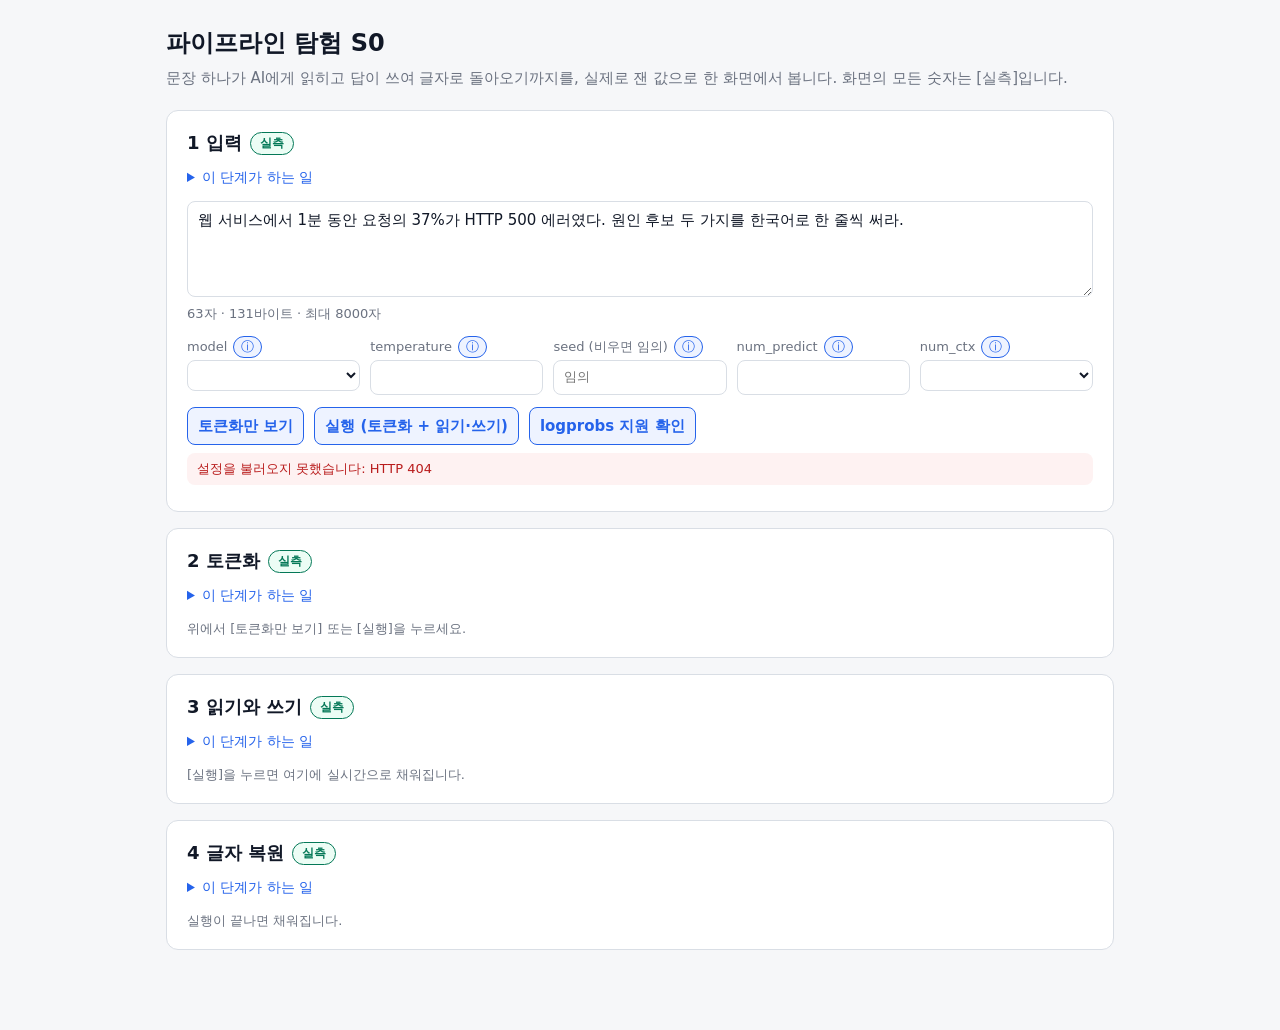
==== explorer/static/index.html @ dece89d2 "feat(explorer): 파이프라인 탐험 사이트 S0 (문장 → 토큰화 → 읽기·쓰기 → 복원) - explorer 서비스 추가(profile explorer, tailnet " ====
<!doctype html>
<html lang="ko">
<head>
<meta charset="utf-8">
<meta name="viewport" content="width=device-width, initial-scale=1">
<meta name="color-scheme" content="light dark">
<title>파이프라인 탐험 S0</title>
<style>
/* 색은 모두 CSS 변수. 밝은 화면이 기본이고, OS가 어두운 화면이면 아래 media 블록이 값을 바꾼다. */
:root {
  --bg: #f6f7f9; --panel: #ffffff; --border: #d9dee5; --ink: #111827; --body: #374151; --muted: #6b7280;
  --accent: #2563eb; --accent-bg: #eef3ff; --ok: #047857; --ok-bg: #ecfdf5; --warn: #b45309; --warn-bg: #fff7ed;
  --bad: #b91c1c; --bad-bg: #fef2f2; --code-bg: #f1f3f6;
  --seg-load: #7c3aed; --seg-read: #2563eb; --seg-write: #059669; --seg-other: #9ca3af;
  --c0: #dbeafe; --c1: #fde68a; --c2: #d1fae5; --c3: #fbcfe8; --c4: #e9d5ff; --c5: #fed7aa;
  --font: "Noto Sans CJK KR", "Noto Sans KR", "Malgun Gothic", "Apple SD Gothic Neo", system-ui, sans-serif;
  --mono: "DejaVu Sans Mono", "D2Coding", ui-monospace, Menlo, Consolas, monospace;
}
@media (prefers-color-scheme: dark) {
  :root {
    --bg: #0f1419; --panel: #181e26; --border: #2b3441; --ink: #f1f5f9; --body: #cbd5e1; --muted: #94a3b8;
    --accent: #60a5fa; --accent-bg: #172554; --ok: #34d399; --ok-bg: #052e22; --warn: #fbbf24; --warn-bg: #3a2a08;
    --bad: #f87171; --bad-bg: #3b1212; --code-bg: #0f151c;
    --seg-load: #a78bfa; --seg-read: #60a5fa; --seg-write: #34d399; --seg-other: #64748b;
    --c0: #1e3a8a; --c1: #78561a; --c2: #14532d; --c3: #831843; --c4: #581c87; --c5: #7c2d12;
  }
}
* { box-sizing: border-box; }
body { margin: 0; background: var(--bg); color: var(--body); font: 15px/1.6 var(--font); }
main { max-width: 980px; margin: 0 auto; padding: 24px 16px 64px; }
h1 { margin: 0 0 4px; font-size: 24px; color: var(--ink); }
.lead { margin: 0 0 20px; color: var(--muted); }
.card { background: var(--panel); border: 1px solid var(--border); border-radius: 12px; padding: 18px 20px; margin: 0 0 16px; }
.card h2 { margin: 0 0 8px; font-size: 18px; color: var(--ink); display: flex; align-items: center; gap: 8px; flex-wrap: wrap; }
.badge { font-size: 12px; font-weight: 700; border-radius: 999px; padding: 1px 9px; border: 1px solid var(--ok); color: var(--ok); background: var(--ok-bg); }
details.help { margin: 0 0 12px; color: var(--muted); font-size: 14px; }
details.help summary { cursor: pointer; color: var(--accent); }
details.help p { margin: 6px 0 0; white-space: pre-line; }   /* 도움말의 줄바꿈을 그대로 보여 준다 */
textarea, input, select, button { font: inherit; color: var(--ink); background: var(--panel); border: 1px solid var(--border); border-radius: 8px; padding: 6px 10px; }
textarea { width: 100%; min-height: 96px; resize: vertical; }
button { cursor: pointer; background: var(--accent-bg); border-color: var(--accent); color: var(--accent); font-weight: 600; }
button:disabled { opacity: .5; cursor: not-allowed; }
.opts { display: grid; grid-template-columns: repeat(auto-fit, minmax(150px, 1fr)); gap: 10px; margin: 12px 0; align-items: start; }
.opt { display: flex; flex-direction: column; font-size: 13px; color: var(--muted); gap: 2px; }
.opt.open { grid-column: 1 / -1; }            /* 도움말이 열린 칸은 한 줄 전체를 써서 글이 좁게 접히지 않게 한다 */
.opt input, .opt select { max-width: 240px; }
.optname { display: flex; align-items: center; gap: 6px; }
button.info { padding: 0 7px; border-radius: 999px; font-size: 13px; line-height: 1.5; font-weight: 400; }
button.info:focus-visible { outline: 2px solid var(--accent); outline-offset: 1px; }
.opt-help { white-space: pre-line; background: var(--code-bg); border-radius: 8px; padding: 8px 10px; color: var(--body); margin-top: 4px; }
.row { display: flex; gap: 10px; flex-wrap: wrap; align-items: center; }
.meta { font-size: 13px; color: var(--muted); }
.stats { display: flex; gap: 20px; flex-wrap: wrap; margin: 10px 0; }
.stat b { display: block; font-size: 20px; color: var(--ink); font-variant-numeric: tabular-nums; }
.stat span { font-size: 12px; color: var(--muted); }
#chips { line-height: 2.2; word-break: break-all; }
.chip { display: inline-block; font-family: var(--mono); font-size: 14px; color: var(--ink); padding: 1px 6px; margin: 0 2px 4px 0; border-radius: 6px; border: 1px solid transparent; white-space: pre; }
.chip.frag { border: 1.5px dashed var(--bad); background: var(--bad-bg) !important; }
.chip.special { border: 1.5px solid var(--accent); }
.chip:focus-visible { outline: 2px solid var(--accent); }
#tip { position: fixed; z-index: 10; display: none; max-width: 340px; background: var(--ink); color: var(--bg); border-radius: 8px; padding: 6px 10px; font: 12px/1.5 var(--mono); white-space: pre-wrap; pointer-events: none; }
.note { font-size: 13px; padding: 6px 10px; border-radius: 8px; margin: 8px 0; }
.note.warn { background: var(--warn-bg); color: var(--warn); }
.note.bad { background: var(--bad-bg); color: var(--bad); }
.note.ok { background: var(--ok-bg); color: var(--ok); }
.bar { display: flex; height: 26px; border-radius: 6px; overflow: hidden; border: 1px solid var(--border); background: var(--code-bg); }
.bar > div { min-width: 0; }
.legend { display: flex; gap: 16px; flex-wrap: wrap; font-size: 13px; margin: 6px 0 12px; font-variant-numeric: tabular-nums; }
.legend i { display: inline-block; width: 10px; height: 10px; border-radius: 2px; margin-right: 5px; }
#out { white-space: pre-wrap; background: var(--code-bg); border-radius: 8px; padding: 10px 12px; min-height: 48px; word-break: break-word; }
table { border-collapse: collapse; width: 100%; font-size: 14px; }
th, td { text-align: left; padding: 5px 8px; border-bottom: 1px solid var(--border); vertical-align: top; }
th { color: var(--muted); font-weight: 600; font-size: 13px; }
td.num { font-variant-numeric: tabular-nums; font-family: var(--mono); }
pre { background: var(--code-bg); border-radius: 8px; padding: 10px 12px; overflow: auto; font: 12px/1.5 var(--mono); max-height: 260px; margin: 6px 0; }
svg text { fill: var(--muted); font: 11px var(--mono); }
svg .bar-rect { fill: var(--seg-write); } svg .bar-first { fill: var(--seg-load); } svg .axis { stroke: var(--border); }
.tag { font-family: var(--mono); font-size: 12px; padding: 0 6px; border-radius: 4px; background: var(--code-bg); }
</style>
</head>
<body>
<main>
  <h1>파이프라인 탐험 S0</h1>
  <p class="lead">문장 하나가 AI에게 읽히고 답이 쓰여 글자로 돌아오기까지를, 실제로 잰 값으로 한 화면에서 봅니다. 화면의 모든 숫자는 [실측]입니다.</p>

  <!-- 1 입력 -->
  <section class="card" id="card1">
    <h2>1 입력 <span class="badge">실측</span></h2>
    <details class="help"><summary>이 단계가 하는 일</summary>
      <p data-help="card1"></p>
    </details>
    <textarea id="prompt" aria-label="프롬프트"></textarea>
    <div class="meta"><span id="liveCount">0자 · 0바이트</span> · 최대 <span id="promptMax">8000</span>자</div>
    <div class="opts">
      <div class="opt" data-opt="model">
        <div class="optname"><label for="model">model</label><button type="button" class="info" aria-expanded="false" aria-controls="help-model" aria-label="model 도움말 열기·닫기">ⓘ</button></div>
        <select id="model"></select>
        <div class="opt-help" id="help-model" hidden></div>
      </div>
      <div class="opt" data-opt="temperature">
        <div class="optname"><label for="temperature">temperature</label><button type="button" class="info" aria-expanded="false" aria-controls="help-temperature" aria-label="temperature 도움말 열기·닫기">ⓘ</button></div>
        <input id="temperature" type="number" step="0.1">
        <div class="opt-help" id="help-temperature" hidden></div>
      </div>
      <div class="opt" data-opt="seed">
        <div class="optname"><label for="seed">seed (비우면 임의)</label><button type="button" class="info" aria-expanded="false" aria-controls="help-seed" aria-label="seed 도움말 열기·닫기">ⓘ</button></div>
        <input id="seed" type="number" step="1" placeholder="임의">
        <div class="opt-help" id="help-seed" hidden></div>
      </div>
      <div class="opt" data-opt="num_predict">
        <div class="optname"><label for="num_predict">num_predict</label><button type="button" class="info" aria-expanded="false" aria-controls="help-num_predict" aria-label="num_predict 도움말 열기·닫기">ⓘ</button></div>
        <input id="num_predict" type="number" step="1">
        <div class="opt-help" id="help-num_predict" hidden></div>
      </div>
      <div class="opt" data-opt="num_ctx">
        <div class="optname"><label for="num_ctx">num_ctx</label><button type="button" class="info" aria-expanded="false" aria-controls="help-num_ctx" aria-label="num_ctx 도움말 열기·닫기">ⓘ</button></div>
        <select id="num_ctx"></select>
        <div class="opt-help" id="help-num_ctx" hidden></div>
      </div>
    </div>
    <div class="row">
      <button id="btnTok">토큰화만 보기</button>
      <button id="btnRun">실행 (토큰화 + 읽기·쓰기)</button>
      <button id="btnProbe">logprobs 지원 확인</button>
      <span class="meta" id="cfgNote"></span>
    </div>
    <div id="inputErr" class="note bad" hidden></div>
    <div id="probeBox" hidden>
      <div id="probeVerdict" class="note"></div>
      <details><summary class="meta">서버가 돌려준 원문(JSON)</summary><pre id="probeRaw"></pre></details>
    </div>
  </section>

  <!-- 2 토큰화 -->
  <section class="card" id="card2">
    <h2>2 토큰화 <span class="badge">실측</span></h2>
    <details class="help"><summary>이 단계가 하는 일</summary>
      <p data-help="card2"></p>
    </details>
    <div id="tokEmpty" class="meta">위에서 [토큰화만 보기] 또는 [실행]을 누르세요.</div>
    <div id="tokBody" hidden>
      <div class="stats">
        <div class="stat"><b id="sChars">-</b><span>글자 수</span></div>
        <div class="stat"><b id="sBytes">-</b><span>UTF-8 바이트 수</span></div>
        <div class="stat"><b id="sTokens">-</b><span>토큰 수</span></div>
        <div class="stat"><b id="sFrag">-</b><span>깨진 글자(바이트 조각) 토큰</span></div>
      </div>
      <div id="chips" aria-label="토큰 목록"></div>
      <div class="meta">칩에 마우스를 올리면 id와 바이트가 보입니다. 공백은 ·, 줄바꿈은 ↵, 탭은 →로 표시합니다. 점선 칩 = 단독으로는 올바른 UTF-8이 아닌 바이트 조각, 파란 테두리 = 특수 토큰.</div>
      <div id="tokNotes"></div>
      <div class="meta" id="tokMeta"></div>
    </div>
  </section>

  <!-- 3 읽기와 쓰기 -->
  <section class="card" id="card3">
    <h2>3 읽기와 쓰기 <span class="badge">실측</span></h2>
    <details class="help"><summary>이 단계가 하는 일</summary>
      <p data-help="card3"></p>
    </details>
    <div id="runEmpty" class="meta">[실행]을 누르면 여기에 실시간으로 채워집니다.</div>
    <div id="runBody" hidden>
      <div class="meta" id="runOpts"></div>
      <div id="runErr" class="note bad" hidden></div>
      <h3 style="margin:12px 0 4px;font-size:15px;color:var(--ink)">시간 막대 (올리기 / 읽기 / 쓰기)</h3>
      <div class="bar" id="timeBar"></div>
      <div class="legend" id="timeLegend"></div>
      <h3 style="margin:12px 0 4px;font-size:15px;color:var(--ink)">쓰기 단계: 도착하는 대로 이어지는 글</h3>
      <div id="out" aria-live="polite"></div>
      <h3 style="margin:12px 0 4px;font-size:15px;color:var(--ink)">조각별 간격 (직전 조각과의 시간)</h3>
      <label class="meta"><input type="checkbox" id="skipFirst"> 첫 조각 제외 (첫 조각에는 올리기·읽기 시간이 섞여 있음)</label>
      <svg id="gapChart" viewBox="0 0 640 150" width="100%" role="img" aria-label="조각별 간격 막대 그래프"></svg>
      <div class="stats">
        <div class="stat"><b id="vToks">-</b><span>계산한 tok/s = eval_count ÷ eval_duration</span></div>
        <div class="stat"><b id="vFirst">-</b><span>첫 글자까지 (서버 기준)</span></div>
        <div class="stat"><b id="vFirstB">-</b><span>첫 글자까지 (브라우저 기준)</span></div>
      </div>
      <h3 style="margin:12px 0 4px;font-size:15px;color:var(--ink)">숫자 비교</h3>
      <table id="cmpTable"><tbody></tbody></table>
      <h3 style="margin:12px 0 4px;font-size:15px;color:var(--ink)">Ollama가 준 통계 (마지막 줄 그대로)</h3>
      <pre id="statsRaw">-</pre>
      <details id="tmplBox"><summary class="meta">모델의 template 문자열 (/api/show, 확인용)</summary>
        <div class="note warn">모델이 질문 앞뒤에 자동으로 붙이는 틀 때문일 수 있음(확인용). 원인은 단정하지 않습니다.</div>
        <pre id="tmplRaw">-</pre>
      </details>
    </div>
  </section>

  <!-- 4 글자 복원 -->
  <section class="card" id="card4">
    <h2>4 글자 복원 <span class="badge">실측</span></h2>
    <details class="help"><summary>이 단계가 하는 일</summary>
      <p data-help="card4"></p>
    </details>
    <div id="restEmpty" class="meta">실행이 끝나면 채워집니다.</div>
    <div id="restBody" hidden>
      <table id="restTable"><tbody></tbody></table>
      <div id="restNotes"></div>
    </div>
  </section>
</main>
<div id="tip" role="tooltip"></div>

<script>
"use strict";
const $ = (id) => document.getElementById(id);
const enc = new TextEncoder();
const DEFAULT_PROMPT = "웹 서비스에서 1분 동안 요청의 37%가 HTTP 500 에러였다. 원인 후보 두 가지를 한국어로 한 줄씩 써라.";
let cfg = null;
const fmt = (n) => (n === null || n === undefined || Number.isNaN(n)) ? "-" : Number(n).toLocaleString("ko-KR", { maximumFractionDigits: 1 });
const nsToMs = (ns) => ns / 1e6;
const el = (tag, props = {}, text) => { const e = document.createElement(tag); Object.assign(e, props); if (text !== undefined) e.textContent = text; return e; };

function note(parent, cls, text) { parent.appendChild(el("div", { className: "note " + cls }, text)); }
function rows(table, data) {
  const tb = table.querySelector("tbody"); tb.replaceChildren();
  for (const [k, ...cells] of data) {
    const tr = el("tr"); tr.appendChild(el("th", {}, k));
    cells.forEach((c) => tr.appendChild(el("td", { className: typeof c === "number" || /^[-\d.,\s]+$/.test(String(c)) ? "num" : "" }, String(c))));
    tb.appendChild(tr);
  }
}
function showErr(id, msg) { const e = $(id); e.hidden = !msg; e.textContent = msg || ""; }
async function api(path, opts) {
  const res = await fetch(path, opts);
  let body = null; try { body = await res.json(); } catch { /* JSON이 아닌 응답 */ }
  if (!res.ok) throw new Error((body && body.error) || `HTTP ${res.status}`);
  return body;
}

/* ---------- 초기화 ---------- */
const HELP_CARD = {
  card1: `AI에게 보낼 글과, 답을 어떻게 만들지 정하는 설정을 고르는 곳입니다. 설정 이름 옆 ⓘ를 누르면 뜻과, 낮추면·높이면 어떻게 되는지가 나옵니다.`,
  card2: `AI는 글자를 그대로 읽지 못합니다. 글을 '조각(토큰)'으로 자르고, 조각마다 사전의 번호를 붙여서 읽습니다.
① 자주 쓰는 낱말은 한 조각입니다 (예: 서비스, HTTP).
② 낱말 앞의 띄어쓰기는 뒤 낱말에 붙습니다 (·서비스). 숫자 앞의 띄어쓰기만은 따로 한 조각입니다.
③ 숫자는 한 자리씩 자릅니다 (37 → 3, 7).
④ 사전에 한 덩어리로 들어 있지 않은 글자는 컴퓨터 저장 단위(바이트)까지 쪼개집니다. 점선 칩(�)이 그 조각이며 혼자서는 글자가 되지 않습니다. 모델은 글자가 아니라 번호만 보므로 문제는 없고, 조각들이 이어지면 다시 글자가 됩니다.
칩에 마우스를 올리면 번호와 바이트가 보입니다.`,
  card3: `AI가 답을 만드는 과정을 시간으로 잰 값입니다.
올리기: 모델을 GPU 메모리에 올리는 시간 (이미 올라가 있으면 0).
읽기: 질문 전체를 한꺼번에 읽는 시간.
쓰기: 답을 한 조각씩 이어 쓰는 시간.
시간 막대가 길수록 그 단계가 오래 걸렸다는 뜻입니다. 간격 그래프의 막대 하나는 조각 하나가 도착하기까지 걸린 시간입니다.`,
  card4: `AI가 쓴 조각들을 순서대로 이어서 사람이 읽는 글로 만드는 단계입니다. 서버가 이은 글과 브라우저가 이은 글이 같은지 확인해, 전달 중에 글이 바뀌지 않았음을 보여 줍니다. (스트리밍에서는 Ollama가 주는 '최종 글'이 비어 있어 그것과는 비교하지 않습니다.)`,
};
const HELP_OPT = {
  model: `model: 답을 만드는 AI 모델입니다. 지금은 하나뿐입니다.`,
  temperature: `temperature: 답을 고를 때의 흔들림 정도입니다. 0이면 항상 1등 후보만 고르고, 높을수록 다양해지지만 엉뚱한 답이 늘어납니다. 이 화면 0~1.5, 기본 0.2 (Ollama 기본 0.8).`,
  seed: `seed: 주사위의 시작 번호입니다. 같은 번호, 같은 설정, 같은 입력이면 거의 같은 답이 나옵니다. 비우면 매번 다릅니다. 0~2147483647.`,
  num_predict: `num_predict: 답의 최대 길이(토큰)입니다. 이 길이에 닿으면 문장 중간에서도 멈춥니다. 1~512, 기본 200.`,
  num_ctx: `num_ctx: AI가 한 번에 펼쳐 볼 수 있는 책상 넓이로, 질문과 답의 토큰 합입니다. 넘치면 일부가 버려질 수 있습니다. 2048/4096/8192, 기본 4096.`,
};
function initHelp() {
  document.querySelectorAll("[data-help]").forEach((p) => { p.textContent = HELP_CARD[p.dataset.help]; });
  document.querySelectorAll(".opt").forEach((cell) => {
    const btn = cell.querySelector("button.info"), box = cell.querySelector(".opt-help");
    box.textContent = HELP_OPT[cell.dataset.opt];
    // 마우스 올리기가 아니라 클릭으로 연다. <button>이라 Tab으로 이동하고 Enter·Space로도 열린다.
    btn.addEventListener("click", () => {
      const open = box.hidden;
      box.hidden = !open; cell.classList.toggle("open", open); btn.setAttribute("aria-expanded", String(open));
    });
  });
}

function liveCount() {
  const t = $("prompt").value;
  $("liveCount").textContent = `${[...t].length.toLocaleString("ko-KR")}자 · ${enc.encode(t).length.toLocaleString("ko-KR")}바이트`;
}
async function init() {
  $("prompt").value = DEFAULT_PROMPT; liveCount();
  initHelp();
  $("prompt").addEventListener("input", liveCount);
  try {
    cfg = await api("/api/config");
  } catch (e) { showErr("inputErr", "설정을 불러오지 못했습니다: " + e.message); return; }
  $("promptMax").textContent = cfg.limits.prompt_max;
  for (const m of cfg.models) $("model").appendChild(el("option", { value: m }, m));
  for (const c of cfg.limits.num_ctx) $("num_ctx").appendChild(el("option", { value: c, selected: c === cfg.defaults.num_ctx }, c));
  $("temperature").value = 0.2; $("temperature").min = cfg.limits.temperature[0]; $("temperature").max = cfg.limits.temperature[1];
  $("num_predict").value = 200; $("num_predict").min = cfg.limits.num_predict[0]; $("num_predict").max = cfg.limits.num_predict[1];
  $("seed").min = cfg.limits.seed[0]; $("seed").max = cfg.limits.seed[1];
  $("cfgNote").textContent = cfg.ollama_error ? "Ollama: " + cfg.ollama_error : `토크나이저 revision ${cfg.tokenizer.revision.slice(0, 8)}`;
  if (!cfg.models.length) showErr("inputErr", "사용 가능한 모델이 없습니다. " + (cfg.ollama_error || ""));
}

function readOptions() {
  const num = (id) => { const v = $(id).value.trim(); return v === "" ? null : Number(v); };
  const body = { prompt: $("prompt").value, model: $("model").value, temperature: num("temperature"),
                 num_predict: num("num_predict"), num_ctx: Number($("num_ctx").value) };
  const seed = num("seed"); if (seed !== null) body.seed = seed;
  if (body.temperature === null) delete body.temperature;
  if (body.num_predict === null) delete body.num_predict;
  return body;
}

/* ---------- 2 토큰화 ---------- */
const tip = $("tip");
function showTip(e, text) { tip.textContent = text; tip.style.display = "block"; moveTip(e); }
function moveTip(e) { const r = e.target.getBoundingClientRect ? e.target.getBoundingClientRect() : null;
  const x = e.clientX || (r ? r.left : 0), y = e.clientY || (r ? r.bottom : 0);
  tip.style.left = Math.min(x + 12, window.innerWidth - 360) + "px"; tip.style.top = (y + 14) + "px"; }
function visible(piece) { return piece.replace(/ /g, "·").replace(/\n/g, "↵").replace(/\r/g, "⏎").replace(/\t/g, "→"); }
function renderTokens(r) {
  $("tokEmpty").hidden = true; $("tokBody").hidden = false;
  $("sChars").textContent = fmt(r.text_chars); $("sBytes").textContent = fmt(r.text_bytes);
  $("sTokens").textContent = fmt(r.token_count); $("sFrag").textContent = fmt(r.partial_count);
  const chips = $("chips"); chips.replaceChildren();
  for (const t of r.tokens) {
    const c = el("span", { className: "chip" + (t.partial ? " frag" : "") + (t.special ? " special" : ""), tabIndex: 0 }, visible(t.piece));
    c.style.background = `var(--c${t.index % 6})`;
    let tipText = `#${t.index}  id ${t.id}\n바이트 ${t.hex}\n단독으로 올바른 UTF-8: ${t.valid_utf8 ? "예" : "아니오 (깨진 글자 조각)"}`;
    if (t.special) tipText += "\n특수 토큰";
    if (t.fragment_of.length) tipText += `\n글자 ${t.fragment_of.map((x) => "‘" + x + "’").join(" ")}의 중간을 자름`;
    c.setAttribute("aria-label", tipText.replace(/\n/g, ", "));
    c.addEventListener("mouseenter", (e) => showTip(e, tipText)); c.addEventListener("mousemove", moveTip);
    c.addEventListener("mouseleave", () => { tip.style.display = "none"; });
    c.addEventListener("focus", (e) => showTip(e, tipText)); c.addEventListener("blur", () => { tip.style.display = "none"; });
    chips.appendChild(c);
  }
  const notes = $("tokNotes"); notes.replaceChildren();
  if (r.partial_count) note(notes, "warn", `토큰 ${r.partial_count}개는 글자의 일부 바이트만 담고 있습니다(깨진 글자). 이 조각들이 이어져야 글자 하나가 됩니다.`);
  note(notes, r.bytes_match ? "ok" : "bad", r.bytes_match
    ? `토큰 바이트를 이은 값 = 입력(NFC 정규화 후)의 UTF-8 바이트 (${fmt(r.normalized_bytes)}바이트) — 일치`
    : "토큰 바이트를 이은 값이 입력과 다릅니다. 이 값은 일치해야 정상이므로 확인이 필요합니다.");
  if (r.nfc_changed) note(notes, "warn", `입력이 NFC 정규화로 바뀌었습니다(${fmt(r.text_bytes)} → ${fmt(r.normalized_bytes)}바이트). 토큰은 정규화된 글을 자른 결과입니다.`);
  $("tokMeta").textContent = cfg ? `토크나이저: ${cfg.tokenizer.repo} @ ${cfg.tokenizer.revision.slice(0, 12)} · add_special_tokens=False(입력 글자만)` : "";
  return r;
}
async function doTokenize() {
  showErr("inputErr", "");
  try { return renderTokens(await api("/api/tokenize", jsonPost({ text: $("prompt").value }))); }
  catch (e) { showErr("inputErr", "토큰화 실패: " + e.message); return null; }
}
const jsonPost = (obj) => ({ method: "POST", headers: { "Content-Type": "application/json" }, body: JSON.stringify(obj) });

/* ---------- 3 읽기와 쓰기 ---------- */
let gaps = [], drawQueued = false;
function drawGaps() {
  drawQueued = false;
  const svg = $("gapChart"); svg.replaceChildren();
  const ns = "http://www.w3.org/2000/svg";
  const skip = $("skipFirst").checked;
  const data = gaps.map((g, i) => ({ g, i })).filter((d) => !(skip && d.i === 0));
  const W = 640, H = 150, L = 46, B = 22, T = 8;
  const mk = (tag, attrs, text) => { const n = document.createElementNS(ns, tag); for (const k in attrs) n.setAttribute(k, attrs[k]); if (text !== undefined) n.textContent = text; svg.appendChild(n); return n; };
  mk("line", { class: "axis", x1: L, y1: H - B, x2: W, y2: H - B });
  if (!data.length) return;
  const max = Math.max(...data.map((d) => d.g), 1), bw = (W - L - 4) / data.length;
  mk("text", { x: 2, y: T + 10 }, fmt(max) + "ms"); mk("text", { x: 2, y: H - B }, "0");
  mk("text", { x: L, y: H - 6 }, `조각 ${data[0].i + 1} → ${data[data.length - 1].i + 1}`);
  for (const [k, d] of data.entries()) {
    const h = (d.g / max) * (H - B - T);
    const r = mk("rect", { class: d.i === 0 ? "bar-first" : "bar-rect", x: L + k * bw, y: H - B - h, width: Math.max(bw - 1, 0.5), height: h });
    r.appendChild(document.createElementNS(ns, "title")).textContent = `조각 ${d.i + 1}: ${fmt(d.g)}ms`;
  }
}
function queueDraw() { if (!drawQueued) { drawQueued = true; requestAnimationFrame(drawGaps); } }
$("skipFirst").addEventListener("change", drawGaps);

function renderTime(s) {
  const bar = $("timeBar"), leg = $("timeLegend"); bar.replaceChildren(); leg.replaceChildren();
  const total = s.total_duration, load = s.load_duration || 0, read = s.prompt_eval_duration || 0, write = s.eval_duration || 0;
  const other = total - load - read - write;
  const segs = [["올리기 (load_duration)", load, "--seg-load"], ["읽기 (prompt_eval_duration)", read, "--seg-read"],
                ["쓰기 (eval_duration)", write, "--seg-write"], ["기타 (total − 위 셋)", Math.max(other, 0), "--seg-other"]];
  for (const [name, v, color] of segs) {
    const pct = total ? (v / total) * 100 : 0;
    const d = el("div"); d.style.width = pct + "%"; d.style.background = `var(${color})`; d.title = `${name}: ${fmt(nsToMs(v))}ms`; bar.appendChild(d);
    const item = el("span"); const sw = el("i"); sw.style.background = `var(${color})`; item.appendChild(sw);
    item.appendChild(document.createTextNode(`${name} ${fmt(nsToMs(v))}ms (${fmt(pct)}%)`)); leg.appendChild(item);
  }
  if (other < 0) note(leg, "warn", `세 구간의 합이 total_duration보다 ${fmt(nsToMs(-other))}ms 큽니다(Ollama가 준 값 그대로).`);
}

async function doRun() {
  showErr("inputErr", ""); $("btnRun").disabled = true; $("btnTok").disabled = true;
  const body = readOptions();
  const tokPromise = doTokenize();
  $("runEmpty").hidden = true; $("runBody").hidden = false; $("restEmpty").hidden = false; $("restBody").hidden = true;
  showErr("runErr", ""); $("out").textContent = ""; gaps = []; drawGaps();
  $("timeBar").replaceChildren(); $("timeLegend").replaceChildren(); $("statsRaw").textContent = "-"; $("tmplRaw").textContent = "-";
  rows($("cmpTable"), []); for (const id of ["vToks", "vFirst", "vFirstB"]) $(id).textContent = "-";
  const outNode = document.createTextNode(""); $("out").appendChild(outNode);
  let start = null, done = null, localTokens = null, browserJoined = "", chunkCount = 0, firstBrowserMs = null, firstServerMs = null, errorMsg = null;
  const tStart = performance.now();
  try {
    const res = await fetch("/api/run", jsonPost(body));
    if (!res.ok) { let m = `HTTP ${res.status}`; try { m = (await res.json()).error || m; } catch { /* 무시 */ } throw new Error(m); }
    const reader = res.body.getReader(), dec = new TextDecoder("utf-8");
    let buf = "";
    const handle = (line) => {
      if (!line.trim()) return;
      const ev = JSON.parse(line);
      if (ev.type === "start") { start = ev; localTokens = ev.local_tokens;
        $("runOpts").textContent = `model ${ev.model} · temperature ${ev.options.temperature} · seed ${ev.options.seed ?? "임의"} · num_predict ${ev.options.num_predict} · num_ctx ${ev.options.num_ctx}`; }
      else if (ev.type === "chunk") { chunkCount++; browserJoined += ev.text; if (firstServerMs === null) firstServerMs = ev.since_start_ms; if (firstBrowserMs === null) firstBrowserMs = performance.now() - tStart;
        outNode.appendData(ev.text); gaps.push(ev.gap_ms); queueDraw(); }
      else if (ev.type === "done") done = ev;
      else if (ev.type === "error") errorMsg = ev.message;
    };
    for (;;) {
      const { value, done: fin } = await reader.read();
      if (fin) { buf += dec.decode(); break; }
      buf += dec.decode(value, { stream: true });
      const parts = buf.split("\n"); buf = parts.pop();
      parts.forEach(handle);
    }
    handle(buf);
  } catch (e) { errorMsg = errorMsg || e.message; }
  drawGaps();
  if (errorMsg) showErr("runErr", "오류: " + errorMsg);
  await tokPromise;
  if (done) await finishRun(done, localTokens, browserJoined, chunkCount, firstServerMs, firstBrowserMs, body.model);
  $("btnRun").disabled = false; $("btnTok").disabled = false;
}

async function finishRun(done, localTokens, browserJoined, chunkCount, firstServerMs, firstBrowserMs, model) {
  const s = done.stats;
  renderTime(s);
  $("statsRaw").textContent = JSON.stringify(s, null, 2);
  if (s.eval_count && s.eval_duration) $("vToks").textContent = fmt(s.eval_count / (s.eval_duration / 1e9));
  $("vFirst").textContent = firstServerMs === null ? "-" : fmt(firstServerMs) + "ms";
  $("vFirstB").textContent = firstBrowserMs === null ? "-" : fmt(firstBrowserMs) + "ms";
  const sameChunks = chunkCount === s.eval_count;
  const diff = s.prompt_eval_count - localTokens;
  rows($("cmpTable"), [
    ["받은 조각 수 vs eval_count", `${fmt(chunkCount)} vs ${fmt(s.eval_count)}`, sameChunks ? "같음" : `다름 (차이 ${fmt(chunkCount - s.eval_count)})`],
    ["로컬 토큰 수 vs prompt_eval_count", `${fmt(localTokens)} vs ${fmt(s.prompt_eval_count)}`, diff === 0 ? "같음" : `차이 ${diff > 0 ? "+" : ""}${fmt(diff)} (prompt_eval_count − 로컬)`],
    ["prompt_eval_cached_count", fmt(s.prompt_eval_cached_count), "Ollama가 준 값 그대로"],
  ]);
  renderRestore(done, browserJoined);
  try { const t = await api("/api/show?model=" + encodeURIComponent(model)); $("tmplRaw").textContent = t.template ?? "(template 없음)"; }
  catch (e) { $("tmplRaw").textContent = "가져오지 못함: " + e.message; }
}
/* ---------- 4 글자 복원 ---------- */
function renderRestore(done, browserJoined) {
  $("restEmpty").hidden = true; $("restBody").hidden = false;
  const srv = done.joined, fin = done.final_response;
  const stat = (t) => `${fmt([...t].length)}자 · ${fmt(enc.encode(t).length)}바이트`;
  const finalCmp = (fin === null || fin === undefined) ? "마지막 줄에 response 필드 없음" : fin === "" ? "마지막 줄의 response는 빈 문자열(비교할 대상 없음)" : (fin === srv ? "서버가 이은 글과 같음" : "서버가 이은 글과 다름");
  rows($("restTable"), [
    ["서버가 조각을 이어 붙인 글", stat(srv)],
    ["브라우저가 조각을 이어 붙인 글", stat(browserJoined)],
    ["서버 글 = 브라우저 글", srv === browserJoined ? "같음" : "다름"],
    ["Ollama 마지막 줄 response", fin ? stat(fin) : "-", finalCmp],
  ]);
  const n = $("restNotes"); n.replaceChildren();
  note(n, srv === browserJoined ? "ok" : "bad", srv === browserJoined ? "전달 중에 글이 바뀌지 않았습니다(서버 ↔ 브라우저)." : "서버와 브라우저가 이은 글이 다릅니다. 확인이 필요합니다.");
  if (fin === "") note(n, "warn", "스트리밍에서는 마지막 줄의 response가 비어 있어, Ollama가 주는 '최종 글'과 직접 비교할 수 없습니다.");
  if (srv.includes("�")) note(n, "warn", "이어 붙인 글에 대체 문자(�)가 들어 있습니다.");
  $("restBody").appendChild(el("pre", {}, srv));
}

$("btnTok").addEventListener("click", doTokenize);
$("btnRun").addEventListener("click", doRun);

/* ---------- logprobs ---------- */
$("btnProbe").addEventListener("click", async () => {
  $("btnProbe").disabled = true; $("probeBox").hidden = false; $("probeVerdict").className = "note"; $("probeVerdict").textContent = "확인 중…"; $("probeRaw").textContent = "";
  try {
    const r = await api("/api/probe?model=" + encodeURIComponent($("model").value));
    const v = { supported: ["ok", "지원: 응답에 logprobs 필드가 있습니다."], no_field: ["warn", "이 버전은 미지원: 요청은 성공했지만 응답에 확률 필드가 없습니다."],
                error: ["bad", "오류: 확률 요청이 거절되었습니다(미지원일 수 있으나 단정하지 않음)."] }[r.verdict];
    $("probeVerdict").className = "note " + v[0]; $("probeVerdict").textContent = v[1];
    $("probeRaw").textContent = JSON.stringify(r, null, 2);
  } catch (e) { $("probeVerdict").className = "note bad"; $("probeVerdict").textContent = "확인 실패: " + e.message; }
  $("btnProbe").disabled = false;
});

init();
</script>
</body>
</html>
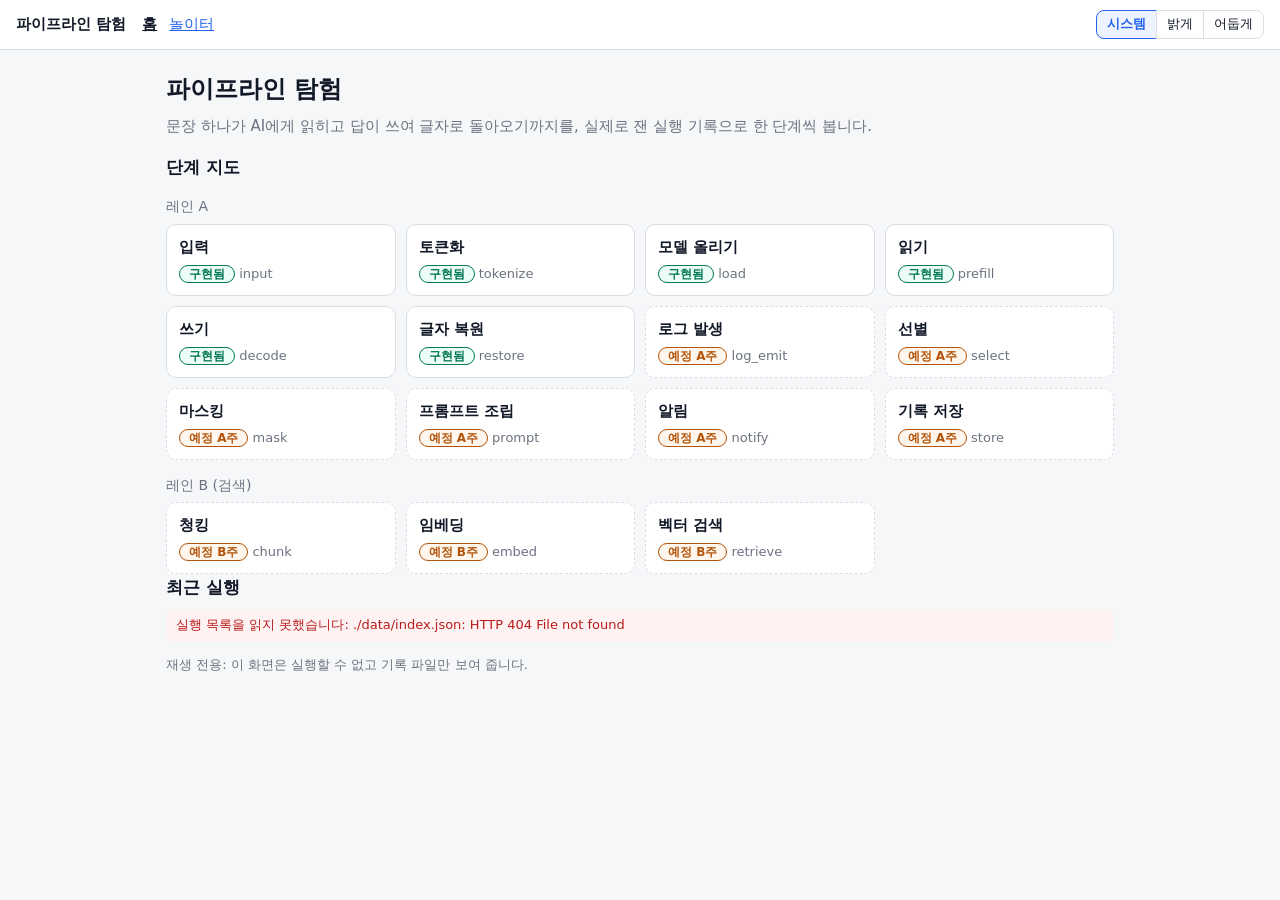
==== commit c96e89c0: "feat(explorer): 탐험 사이트 척추 M0 — 실행 기록 형식, 단계 페이지 틀, 설정 컨트롤, 색상 토글 - 화면은 실행 기록 파일(runs/<id>.json, inde" ====
--- a/explorer/static/index.html
+++ b/explorer/static/index.html
@@ -4,472 +4,26 @@
 <meta charset="utf-8">
 <meta name="viewport" content="width=device-width, initial-scale=1">
 <meta name="color-scheme" content="light dark">
-<title>파이프라인 탐험 S0</title>
-<style>
-/* 색은 모두 CSS 변수. 밝은 화면이 기본이고, OS가 어두운 화면이면 아래 media 블록이 값을 바꾼다. */
-:root {
-  --bg: #f6f7f9; --panel: #ffffff; --border: #d9dee5; --ink: #111827; --body: #374151; --muted: #6b7280;
-  --accent: #2563eb; --accent-bg: #eef3ff; --ok: #047857; --ok-bg: #ecfdf5; --warn: #b45309; --warn-bg: #fff7ed;
-  --bad: #b91c1c; --bad-bg: #fef2f2; --code-bg: #f1f3f6;
-  --seg-load: #7c3aed; --seg-read: #2563eb; --seg-write: #059669; --seg-other: #9ca3af;
-  --c0: #dbeafe; --c1: #fde68a; --c2: #d1fae5; --c3: #fbcfe8; --c4: #e9d5ff; --c5: #fed7aa;
-  --font: "Noto Sans CJK KR", "Noto Sans KR", "Malgun Gothic", "Apple SD Gothic Neo", system-ui, sans-serif;
-  --mono: "DejaVu Sans Mono", "D2Coding", ui-monospace, Menlo, Consolas, monospace;
-}
-@media (prefers-color-scheme: dark) {
-  :root {
-    --bg: #0f1419; --panel: #181e26; --border: #2b3441; --ink: #f1f5f9; --body: #cbd5e1; --muted: #94a3b8;
-    --accent: #60a5fa; --accent-bg: #172554; --ok: #34d399; --ok-bg: #052e22; --warn: #fbbf24; --warn-bg: #3a2a08;
-    --bad: #f87171; --bad-bg: #3b1212; --code-bg: #0f151c;
-    --seg-load: #a78bfa; --seg-read: #60a5fa; --seg-write: #34d399; --seg-other: #64748b;
-    --c0: #1e3a8a; --c1: #78561a; --c2: #14532d; --c3: #831843; --c4: #581c87; --c5: #7c2d12;
-  }
-}
-* { box-sizing: border-box; }
-body { margin: 0; background: var(--bg); color: var(--body); font: 15px/1.6 var(--font); }
-main { max-width: 980px; margin: 0 auto; padding: 24px 16px 64px; }
-h1 { margin: 0 0 4px; font-size: 24px; color: var(--ink); }
-.lead { margin: 0 0 20px; color: var(--muted); }
-.card { background: var(--panel); border: 1px solid var(--border); border-radius: 12px; padding: 18px 20px; margin: 0 0 16px; }
-.card h2 { margin: 0 0 8px; font-size: 18px; color: var(--ink); display: flex; align-items: center; gap: 8px; flex-wrap: wrap; }
-.badge { font-size: 12px; font-weight: 700; border-radius: 999px; padding: 1px 9px; border: 1px solid var(--ok); color: var(--ok); background: var(--ok-bg); }
-details.help { margin: 0 0 12px; color: var(--muted); font-size: 14px; }
-details.help summary { cursor: pointer; color: var(--accent); }
-details.help p { margin: 6px 0 0; white-space: pre-line; }   /* 도움말의 줄바꿈을 그대로 보여 준다 */
-textarea, input, select, button { font: inherit; color: var(--ink); background: var(--panel); border: 1px solid var(--border); border-radius: 8px; padding: 6px 10px; }
-textarea { width: 100%; min-height: 96px; resize: vertical; }
-button { cursor: pointer; background: var(--accent-bg); border-color: var(--accent); color: var(--accent); font-weight: 600; }
-button:disabled { opacity: .5; cursor: not-allowed; }
-.opts { display: grid; grid-template-columns: repeat(auto-fit, minmax(150px, 1fr)); gap: 10px; margin: 12px 0; align-items: start; }
-.opt { display: flex; flex-direction: column; font-size: 13px; color: var(--muted); gap: 2px; }
-.opt.open { grid-column: 1 / -1; }            /* 도움말이 열린 칸은 한 줄 전체를 써서 글이 좁게 접히지 않게 한다 */
-.opt input, .opt select { max-width: 240px; }
-.optname { display: flex; align-items: center; gap: 6px; }
-button.info { padding: 0 7px; border-radius: 999px; font-size: 13px; line-height: 1.5; font-weight: 400; }
-button.info:focus-visible { outline: 2px solid var(--accent); outline-offset: 1px; }
-.opt-help { white-space: pre-line; background: var(--code-bg); border-radius: 8px; padding: 8px 10px; color: var(--body); margin-top: 4px; }
-.row { display: flex; gap: 10px; flex-wrap: wrap; align-items: center; }
-.meta { font-size: 13px; color: var(--muted); }
-.stats { display: flex; gap: 20px; flex-wrap: wrap; margin: 10px 0; }
-.stat b { display: block; font-size: 20px; color: var(--ink); font-variant-numeric: tabular-nums; }
-.stat span { font-size: 12px; color: var(--muted); }
-#chips { line-height: 2.2; word-break: break-all; }
-.chip { display: inline-block; font-family: var(--mono); font-size: 14px; color: var(--ink); padding: 1px 6px; margin: 0 2px 4px 0; border-radius: 6px; border: 1px solid transparent; white-space: pre; }
-.chip.frag { border: 1.5px dashed var(--bad); background: var(--bad-bg) !important; }
-.chip.special { border: 1.5px solid var(--accent); }
-.chip:focus-visible { outline: 2px solid var(--accent); }
-#tip { position: fixed; z-index: 10; display: none; max-width: 340px; background: var(--ink); color: var(--bg); border-radius: 8px; padding: 6px 10px; font: 12px/1.5 var(--mono); white-space: pre-wrap; pointer-events: none; }
-.note { font-size: 13px; padding: 6px 10px; border-radius: 8px; margin: 8px 0; }
-.note.warn { background: var(--warn-bg); color: var(--warn); }
-.note.bad { background: var(--bad-bg); color: var(--bad); }
-.note.ok { background: var(--ok-bg); color: var(--ok); }
-.bar { display: flex; height: 26px; border-radius: 6px; overflow: hidden; border: 1px solid var(--border); background: var(--code-bg); }
-.bar > div { min-width: 0; }
-.legend { display: flex; gap: 16px; flex-wrap: wrap; font-size: 13px; margin: 6px 0 12px; font-variant-numeric: tabular-nums; }
-.legend i { display: inline-block; width: 10px; height: 10px; border-radius: 2px; margin-right: 5px; }
-#out { white-space: pre-wrap; background: var(--code-bg); border-radius: 8px; padding: 10px 12px; min-height: 48px; word-break: break-word; }
-table { border-collapse: collapse; width: 100%; font-size: 14px; }
-th, td { text-align: left; padding: 5px 8px; border-bottom: 1px solid var(--border); vertical-align: top; }
-th { color: var(--muted); font-weight: 600; font-size: 13px; }
-td.num { font-variant-numeric: tabular-nums; font-family: var(--mono); }
-pre { background: var(--code-bg); border-radius: 8px; padding: 10px 12px; overflow: auto; font: 12px/1.5 var(--mono); max-height: 260px; margin: 6px 0; }
-svg text { fill: var(--muted); font: 11px var(--mono); }
-svg .bar-rect { fill: var(--seg-write); } svg .bar-first { fill: var(--seg-load); } svg .axis { stroke: var(--border); }
-.tag { font-family: var(--mono); font-size: 12px; padding: 0 6px; border-radius: 4px; background: var(--code-bg); }
-</style>
+<title>파이프라인 탐험</title>
+<link rel="stylesheet" href="./css/site.css">
+<!-- 저장된 색상 선택을 처음 그리기 전에 반영한다(깜빡임 방지). 인라인 스크립트는 CSP가 막으므로 외부 파일이다. -->
+<script src="./js/theme.js"></script>
+<script type="module" src="./js/app.js"></script>
 </head>
 <body>
-<main>
-  <h1>파이프라인 탐험 S0</h1>
-  <p class="lead">문장 하나가 AI에게 읽히고 답이 쓰여 글자로 돌아오기까지를, 실제로 잰 값으로 한 화면에서 봅니다. 화면의 모든 숫자는 [실측]입니다.</p>
-
-  <!-- 1 입력 -->
-  <section class="card" id="card1">
-    <h2>1 입력 <span class="badge">실측</span></h2>
-    <details class="help"><summary>이 단계가 하는 일</summary>
-      <p data-help="card1"></p>
-    </details>
-    <textarea id="prompt" aria-label="프롬프트"></textarea>
-    <div class="meta"><span id="liveCount">0자 · 0바이트</span> · 최대 <span id="promptMax">8000</span>자</div>
-    <div class="opts">
-      <div class="opt" data-opt="model">
-        <div class="optname"><label for="model">model</label><button type="button" class="info" aria-expanded="false" aria-controls="help-model" aria-label="model 도움말 열기·닫기">ⓘ</button></div>
-        <select id="model"></select>
-        <div class="opt-help" id="help-model" hidden></div>
-      </div>
-      <div class="opt" data-opt="temperature">
-        <div class="optname"><label for="temperature">temperature</label><button type="button" class="info" aria-expanded="false" aria-controls="help-temperature" aria-label="temperature 도움말 열기·닫기">ⓘ</button></div>
-        <input id="temperature" type="number" step="0.1">
-        <div class="opt-help" id="help-temperature" hidden></div>
-      </div>
-      <div class="opt" data-opt="seed">
-        <div class="optname"><label for="seed">seed (비우면 임의)</label><button type="button" class="info" aria-expanded="false" aria-controls="help-seed" aria-label="seed 도움말 열기·닫기">ⓘ</button></div>
-        <input id="seed" type="number" step="1" placeholder="임의">
-        <div class="opt-help" id="help-seed" hidden></div>
-      </div>
-      <div class="opt" data-opt="num_predict">
-        <div class="optname"><label for="num_predict">num_predict</label><button type="button" class="info" aria-expanded="false" aria-controls="help-num_predict" aria-label="num_predict 도움말 열기·닫기">ⓘ</button></div>
-        <input id="num_predict" type="number" step="1">
-        <div class="opt-help" id="help-num_predict" hidden></div>
-      </div>
-      <div class="opt" data-opt="num_ctx">
-        <div class="optname"><label for="num_ctx">num_ctx</label><button type="button" class="info" aria-expanded="false" aria-controls="help-num_ctx" aria-label="num_ctx 도움말 열기·닫기">ⓘ</button></div>
-        <select id="num_ctx"></select>
-        <div class="opt-help" id="help-num_ctx" hidden></div>
-      </div>
-    </div>
-    <div class="row">
-      <button id="btnTok">토큰화만 보기</button>
-      <button id="btnRun">실행 (토큰화 + 읽기·쓰기)</button>
-      <button id="btnProbe">logprobs 지원 확인</button>
-      <span class="meta" id="cfgNote"></span>
-    </div>
-    <div id="inputErr" class="note bad" hidden></div>
-    <div id="probeBox" hidden>
-      <div id="probeVerdict" class="note"></div>
-      <details><summary class="meta">서버가 돌려준 원문(JSON)</summary><pre id="probeRaw"></pre></details>
-    </div>
-  </section>
-
-  <!-- 2 토큰화 -->
-  <section class="card" id="card2">
-    <h2>2 토큰화 <span class="badge">실측</span></h2>
-    <details class="help"><summary>이 단계가 하는 일</summary>
-      <p data-help="card2"></p>
-    </details>
-    <div id="tokEmpty" class="meta">위에서 [토큰화만 보기] 또는 [실행]을 누르세요.</div>
-    <div id="tokBody" hidden>
-      <div class="stats">
-        <div class="stat"><b id="sChars">-</b><span>글자 수</span></div>
-        <div class="stat"><b id="sBytes">-</b><span>UTF-8 바이트 수</span></div>
-        <div class="stat"><b id="sTokens">-</b><span>토큰 수</span></div>
-        <div class="stat"><b id="sFrag">-</b><span>깨진 글자(바이트 조각) 토큰</span></div>
-      </div>
-      <div id="chips" aria-label="토큰 목록"></div>
-      <div class="meta">칩에 마우스를 올리면 id와 바이트가 보입니다. 공백은 ·, 줄바꿈은 ↵, 탭은 →로 표시합니다. 점선 칩 = 단독으로는 올바른 UTF-8이 아닌 바이트 조각, 파란 테두리 = 특수 토큰.</div>
-      <div id="tokNotes"></div>
-      <div class="meta" id="tokMeta"></div>
-    </div>
-  </section>
-
-  <!-- 3 읽기와 쓰기 -->
-  <section class="card" id="card3">
-    <h2>3 읽기와 쓰기 <span class="badge">실측</span></h2>
-    <details class="help"><summary>이 단계가 하는 일</summary>
-      <p data-help="card3"></p>
-    </details>
-    <div id="runEmpty" class="meta">[실행]을 누르면 여기에 실시간으로 채워집니다.</div>
-    <div id="runBody" hidden>
-      <div class="meta" id="runOpts"></div>
-      <div id="runErr" class="note bad" hidden></div>
-      <h3 style="margin:12px 0 4px;font-size:15px;color:var(--ink)">시간 막대 (올리기 / 읽기 / 쓰기)</h3>
-      <div class="bar" id="timeBar"></div>
-      <div class="legend" id="timeLegend"></div>
-      <h3 style="margin:12px 0 4px;font-size:15px;color:var(--ink)">쓰기 단계: 도착하는 대로 이어지는 글</h3>
-      <div id="out" aria-live="polite"></div>
-      <h3 style="margin:12px 0 4px;font-size:15px;color:var(--ink)">조각별 간격 (직전 조각과의 시간)</h3>
-      <label class="meta"><input type="checkbox" id="skipFirst"> 첫 조각 제외 (첫 조각에는 올리기·읽기 시간이 섞여 있음)</label>
-      <svg id="gapChart" viewBox="0 0 640 150" width="100%" role="img" aria-label="조각별 간격 막대 그래프"></svg>
-      <div class="stats">
-        <div class="stat"><b id="vToks">-</b><span>계산한 tok/s = eval_count ÷ eval_duration</span></div>
-        <div class="stat"><b id="vFirst">-</b><span>첫 글자까지 (서버 기준)</span></div>
-        <div class="stat"><b id="vFirstB">-</b><span>첫 글자까지 (브라우저 기준)</span></div>
-      </div>
-      <h3 style="margin:12px 0 4px;font-size:15px;color:var(--ink)">숫자 비교</h3>
-      <table id="cmpTable"><tbody></tbody></table>
-      <h3 style="margin:12px 0 4px;font-size:15px;color:var(--ink)">Ollama가 준 통계 (마지막 줄 그대로)</h3>
-      <pre id="statsRaw">-</pre>
-      <details id="tmplBox"><summary class="meta">모델의 template 문자열 (/api/show, 확인용)</summary>
-        <div class="note warn">모델이 질문 앞뒤에 자동으로 붙이는 틀 때문일 수 있음(확인용). 원인은 단정하지 않습니다.</div>
-        <pre id="tmplRaw">-</pre>
-      </details>
-    </div>
-  </section>
-
-  <!-- 4 글자 복원 -->
-  <section class="card" id="card4">
-    <h2>4 글자 복원 <span class="badge">실측</span></h2>
-    <details class="help"><summary>이 단계가 하는 일</summary>
-      <p data-help="card4"></p>
-    </details>
-    <div id="restEmpty" class="meta">실행이 끝나면 채워집니다.</div>
-    <div id="restBody" hidden>
-      <table id="restTable"><tbody></tbody></table>
-      <div id="restNotes"></div>
-    </div>
-  </section>
-</main>
-<div id="tip" role="tooltip"></div>
-
-<script>
-"use strict";
-const $ = (id) => document.getElementById(id);
-const enc = new TextEncoder();
-const DEFAULT_PROMPT = "웹 서비스에서 1분 동안 요청의 37%가 HTTP 500 에러였다. 원인 후보 두 가지를 한국어로 한 줄씩 써라.";
-let cfg = null;
-const fmt = (n) => (n === null || n === undefined || Number.isNaN(n)) ? "-" : Number(n).toLocaleString("ko-KR", { maximumFractionDigits: 1 });
-const nsToMs = (ns) => ns / 1e6;
-const el = (tag, props = {}, text) => { const e = document.createElement(tag); Object.assign(e, props); if (text !== undefined) e.textContent = text; return e; };
-
-function note(parent, cls, text) { parent.appendChild(el("div", { className: "note " + cls }, text)); }
-function rows(table, data) {
-  const tb = table.querySelector("tbody"); tb.replaceChildren();
-  for (const [k, ...cells] of data) {
-    const tr = el("tr"); tr.appendChild(el("th", {}, k));
-    cells.forEach((c) => tr.appendChild(el("td", { className: typeof c === "number" || /^[-\d.,\s]+$/.test(String(c)) ? "num" : "" }, String(c))));
-    tb.appendChild(tr);
-  }
-}
-function showErr(id, msg) { const e = $(id); e.hidden = !msg; e.textContent = msg || ""; }
-async function api(path, opts) {
-  const res = await fetch(path, opts);
-  let body = null; try { body = await res.json(); } catch { /* JSON이 아닌 응답 */ }
-  if (!res.ok) throw new Error((body && body.error) || `HTTP ${res.status}`);
-  return body;
-}
-
-/* ---------- 초기화 ---------- */
-const HELP_CARD = {
-  card1: `AI에게 보낼 글과, 답을 어떻게 만들지 정하는 설정을 고르는 곳입니다. 설정 이름 옆 ⓘ를 누르면 뜻과, 낮추면·높이면 어떻게 되는지가 나옵니다.`,
-  card2: `AI는 글자를 그대로 읽지 못합니다. 글을 '조각(토큰)'으로 자르고, 조각마다 사전의 번호를 붙여서 읽습니다.
-① 자주 쓰는 낱말은 한 조각입니다 (예: 서비스, HTTP).
-② 낱말 앞의 띄어쓰기는 뒤 낱말에 붙습니다 (·서비스). 숫자 앞의 띄어쓰기만은 따로 한 조각입니다.
-③ 숫자는 한 자리씩 자릅니다 (37 → 3, 7).
-④ 사전에 한 덩어리로 들어 있지 않은 글자는 컴퓨터 저장 단위(바이트)까지 쪼개집니다. 점선 칩(�)이 그 조각이며 혼자서는 글자가 되지 않습니다. 모델은 글자가 아니라 번호만 보므로 문제는 없고, 조각들이 이어지면 다시 글자가 됩니다.
-칩에 마우스를 올리면 번호와 바이트가 보입니다.`,
-  card3: `AI가 답을 만드는 과정을 시간으로 잰 값입니다.
-올리기: 모델을 GPU 메모리에 올리는 시간 (이미 올라가 있으면 0).
-읽기: 질문 전체를 한꺼번에 읽는 시간.
-쓰기: 답을 한 조각씩 이어 쓰는 시간.
-시간 막대가 길수록 그 단계가 오래 걸렸다는 뜻입니다. 간격 그래프의 막대 하나는 조각 하나가 도착하기까지 걸린 시간입니다.`,
-  card4: `AI가 쓴 조각들을 순서대로 이어서 사람이 읽는 글로 만드는 단계입니다. 서버가 이은 글과 브라우저가 이은 글이 같은지 확인해, 전달 중에 글이 바뀌지 않았음을 보여 줍니다. (스트리밍에서는 Ollama가 주는 '최종 글'이 비어 있어 그것과는 비교하지 않습니다.)`,
-};
-const HELP_OPT = {
-  model: `model: 답을 만드는 AI 모델입니다. 지금은 하나뿐입니다.`,
-  temperature: `temperature: 답을 고를 때의 흔들림 정도입니다. 0이면 항상 1등 후보만 고르고, 높을수록 다양해지지만 엉뚱한 답이 늘어납니다. 이 화면 0~1.5, 기본 0.2 (Ollama 기본 0.8).`,
-  seed: `seed: 주사위의 시작 번호입니다. 같은 번호, 같은 설정, 같은 입력이면 거의 같은 답이 나옵니다. 비우면 매번 다릅니다. 0~2147483647.`,
-  num_predict: `num_predict: 답의 최대 길이(토큰)입니다. 이 길이에 닿으면 문장 중간에서도 멈춥니다. 1~512, 기본 200.`,
-  num_ctx: `num_ctx: AI가 한 번에 펼쳐 볼 수 있는 책상 넓이로, 질문과 답의 토큰 합입니다. 넘치면 일부가 버려질 수 있습니다. 2048/4096/8192, 기본 4096.`,
-};
-function initHelp() {
-  document.querySelectorAll("[data-help]").forEach((p) => { p.textContent = HELP_CARD[p.dataset.help]; });
-  document.querySelectorAll(".opt").forEach((cell) => {
-    const btn = cell.querySelector("button.info"), box = cell.querySelector(".opt-help");
-    box.textContent = HELP_OPT[cell.dataset.opt];
-    // 마우스 올리기가 아니라 클릭으로 연다. <button>이라 Tab으로 이동하고 Enter·Space로도 열린다.
-    btn.addEventListener("click", () => {
-      const open = box.hidden;
-      box.hidden = !open; cell.classList.toggle("open", open); btn.setAttribute("aria-expanded", String(open));
-    });
-  });
-}
-
-function liveCount() {
-  const t = $("prompt").value;
-  $("liveCount").textContent = `${[...t].length.toLocaleString("ko-KR")}자 · ${enc.encode(t).length.toLocaleString("ko-KR")}바이트`;
-}
-async function init() {
-  $("prompt").value = DEFAULT_PROMPT; liveCount();
-  initHelp();
-  $("prompt").addEventListener("input", liveCount);
-  try {
-    cfg = await api("/api/config");
-  } catch (e) { showErr("inputErr", "설정을 불러오지 못했습니다: " + e.message); return; }
-  $("promptMax").textContent = cfg.limits.prompt_max;
-  for (const m of cfg.models) $("model").appendChild(el("option", { value: m }, m));
-  for (const c of cfg.limits.num_ctx) $("num_ctx").appendChild(el("option", { value: c, selected: c === cfg.defaults.num_ctx }, c));
-  $("temperature").value = 0.2; $("temperature").min = cfg.limits.temperature[0]; $("temperature").max = cfg.limits.temperature[1];
-  $("num_predict").value = 200; $("num_predict").min = cfg.limits.num_predict[0]; $("num_predict").max = cfg.limits.num_predict[1];
-  $("seed").min = cfg.limits.seed[0]; $("seed").max = cfg.limits.seed[1];
-  $("cfgNote").textContent = cfg.ollama_error ? "Ollama: " + cfg.ollama_error : `토크나이저 revision ${cfg.tokenizer.revision.slice(0, 8)}`;
-  if (!cfg.models.length) showErr("inputErr", "사용 가능한 모델이 없습니다. " + (cfg.ollama_error || ""));
-}
-
-function readOptions() {
-  const num = (id) => { const v = $(id).value.trim(); return v === "" ? null : Number(v); };
-  const body = { prompt: $("prompt").value, model: $("model").value, temperature: num("temperature"),
-                 num_predict: num("num_predict"), num_ctx: Number($("num_ctx").value) };
-  const seed = num("seed"); if (seed !== null) body.seed = seed;
-  if (body.temperature === null) delete body.temperature;
-  if (body.num_predict === null) delete body.num_predict;
-  return body;
-}
-
-/* ---------- 2 토큰화 ---------- */
-const tip = $("tip");
-function showTip(e, text) { tip.textContent = text; tip.style.display = "block"; moveTip(e); }
-function moveTip(e) { const r = e.target.getBoundingClientRect ? e.target.getBoundingClientRect() : null;
-  const x = e.clientX || (r ? r.left : 0), y = e.clientY || (r ? r.bottom : 0);
-  tip.style.left = Math.min(x + 12, window.innerWidth - 360) + "px"; tip.style.top = (y + 14) + "px"; }
-function visible(piece) { return piece.replace(/ /g, "·").replace(/\n/g, "↵").replace(/\r/g, "⏎").replace(/\t/g, "→"); }
-function renderTokens(r) {
-  $("tokEmpty").hidden = true; $("tokBody").hidden = false;
-  $("sChars").textContent = fmt(r.text_chars); $("sBytes").textContent = fmt(r.text_bytes);
-  $("sTokens").textContent = fmt(r.token_count); $("sFrag").textContent = fmt(r.partial_count);
-  const chips = $("chips"); chips.replaceChildren();
-  for (const t of r.tokens) {
-    const c = el("span", { className: "chip" + (t.partial ? " frag" : "") + (t.special ? " special" : ""), tabIndex: 0 }, visible(t.piece));
-    c.style.background = `var(--c${t.index % 6})`;
-    let tipText = `#${t.index}  id ${t.id}\n바이트 ${t.hex}\n단독으로 올바른 UTF-8: ${t.valid_utf8 ? "예" : "아니오 (깨진 글자 조각)"}`;
-    if (t.special) tipText += "\n특수 토큰";
-    if (t.fragment_of.length) tipText += `\n글자 ${t.fragment_of.map((x) => "‘" + x + "’").join(" ")}의 중간을 자름`;
-    c.setAttribute("aria-label", tipText.replace(/\n/g, ", "));
-    c.addEventListener("mouseenter", (e) => showTip(e, tipText)); c.addEventListener("mousemove", moveTip);
-    c.addEventListener("mouseleave", () => { tip.style.display = "none"; });
-    c.addEventListener("focus", (e) => showTip(e, tipText)); c.addEventListener("blur", () => { tip.style.display = "none"; });
-    chips.appendChild(c);
-  }
-  const notes = $("tokNotes"); notes.replaceChildren();
-  if (r.partial_count) note(notes, "warn", `토큰 ${r.partial_count}개는 글자의 일부 바이트만 담고 있습니다(깨진 글자). 이 조각들이 이어져야 글자 하나가 됩니다.`);
-  note(notes, r.bytes_match ? "ok" : "bad", r.bytes_match
-    ? `토큰 바이트를 이은 값 = 입력(NFC 정규화 후)의 UTF-8 바이트 (${fmt(r.normalized_bytes)}바이트) — 일치`
-    : "토큰 바이트를 이은 값이 입력과 다릅니다. 이 값은 일치해야 정상이므로 확인이 필요합니다.");
-  if (r.nfc_changed) note(notes, "warn", `입력이 NFC 정규화로 바뀌었습니다(${fmt(r.text_bytes)} → ${fmt(r.normalized_bytes)}바이트). 토큰은 정규화된 글을 자른 결과입니다.`);
-  $("tokMeta").textContent = cfg ? `토크나이저: ${cfg.tokenizer.repo} @ ${cfg.tokenizer.revision.slice(0, 12)} · add_special_tokens=False(입력 글자만)` : "";
-  return r;
-}
-async function doTokenize() {
-  showErr("inputErr", "");
-  try { return renderTokens(await api("/api/tokenize", jsonPost({ text: $("prompt").value }))); }
-  catch (e) { showErr("inputErr", "토큰화 실패: " + e.message); return null; }
-}
-const jsonPost = (obj) => ({ method: "POST", headers: { "Content-Type": "application/json" }, body: JSON.stringify(obj) });
-
-/* ---------- 3 읽기와 쓰기 ---------- */
-let gaps = [], drawQueued = false;
-function drawGaps() {
-  drawQueued = false;
-  const svg = $("gapChart"); svg.replaceChildren();
-  const ns = "http://www.w3.org/2000/svg";
-  const skip = $("skipFirst").checked;
-  const data = gaps.map((g, i) => ({ g, i })).filter((d) => !(skip && d.i === 0));
-  const W = 640, H = 150, L = 46, B = 22, T = 8;
-  const mk = (tag, attrs, text) => { const n = document.createElementNS(ns, tag); for (const k in attrs) n.setAttribute(k, attrs[k]); if (text !== undefined) n.textContent = text; svg.appendChild(n); return n; };
-  mk("line", { class: "axis", x1: L, y1: H - B, x2: W, y2: H - B });
-  if (!data.length) return;
-  const max = Math.max(...data.map((d) => d.g), 1), bw = (W - L - 4) / data.length;
-  mk("text", { x: 2, y: T + 10 }, fmt(max) + "ms"); mk("text", { x: 2, y: H - B }, "0");
-  mk("text", { x: L, y: H - 6 }, `조각 ${data[0].i + 1} → ${data[data.length - 1].i + 1}`);
-  for (const [k, d] of data.entries()) {
-    const h = (d.g / max) * (H - B - T);
-    const r = mk("rect", { class: d.i === 0 ? "bar-first" : "bar-rect", x: L + k * bw, y: H - B - h, width: Math.max(bw - 1, 0.5), height: h });
-    r.appendChild(document.createElementNS(ns, "title")).textContent = `조각 ${d.i + 1}: ${fmt(d.g)}ms`;
-  }
-}
-function queueDraw() { if (!drawQueued) { drawQueued = true; requestAnimationFrame(drawGaps); } }
-$("skipFirst").addEventListener("change", drawGaps);
-
-function renderTime(s) {
-  const bar = $("timeBar"), leg = $("timeLegend"); bar.replaceChildren(); leg.replaceChildren();
-  const total = s.total_duration, load = s.load_duration || 0, read = s.prompt_eval_duration || 0, write = s.eval_duration || 0;
-  const other = total - load - read - write;
-  const segs = [["올리기 (load_duration)", load, "--seg-load"], ["읽기 (prompt_eval_duration)", read, "--seg-read"],
-                ["쓰기 (eval_duration)", write, "--seg-write"], ["기타 (total − 위 셋)", Math.max(other, 0), "--seg-other"]];
-  for (const [name, v, color] of segs) {
-    const pct = total ? (v / total) * 100 : 0;
-    const d = el("div"); d.style.width = pct + "%"; d.style.background = `var(${color})`; d.title = `${name}: ${fmt(nsToMs(v))}ms`; bar.appendChild(d);
-    const item = el("span"); const sw = el("i"); sw.style.background = `var(${color})`; item.appendChild(sw);
-    item.appendChild(document.createTextNode(`${name} ${fmt(nsToMs(v))}ms (${fmt(pct)}%)`)); leg.appendChild(item);
-  }
-  if (other < 0) note(leg, "warn", `세 구간의 합이 total_duration보다 ${fmt(nsToMs(-other))}ms 큽니다(Ollama가 준 값 그대로).`);
-}
-
-async function doRun() {
-  showErr("inputErr", ""); $("btnRun").disabled = true; $("btnTok").disabled = true;
-  const body = readOptions();
-  const tokPromise = doTokenize();
-  $("runEmpty").hidden = true; $("runBody").hidden = false; $("restEmpty").hidden = false; $("restBody").hidden = true;
-  showErr("runErr", ""); $("out").textContent = ""; gaps = []; drawGaps();
-  $("timeBar").replaceChildren(); $("timeLegend").replaceChildren(); $("statsRaw").textContent = "-"; $("tmplRaw").textContent = "-";
-  rows($("cmpTable"), []); for (const id of ["vToks", "vFirst", "vFirstB"]) $(id).textContent = "-";
-  const outNode = document.createTextNode(""); $("out").appendChild(outNode);
-  let start = null, done = null, localTokens = null, browserJoined = "", chunkCount = 0, firstBrowserMs = null, firstServerMs = null, errorMsg = null;
-  const tStart = performance.now();
-  try {
-    const res = await fetch("/api/run", jsonPost(body));
-    if (!res.ok) { let m = `HTTP ${res.status}`; try { m = (await res.json()).error || m; } catch { /* 무시 */ } throw new Error(m); }
-    const reader = res.body.getReader(), dec = new TextDecoder("utf-8");
-    let buf = "";
-    const handle = (line) => {
-      if (!line.trim()) return;
-      const ev = JSON.parse(line);
-      if (ev.type === "start") { start = ev; localTokens = ev.local_tokens;
-        $("runOpts").textContent = `model ${ev.model} · temperature ${ev.options.temperature} · seed ${ev.options.seed ?? "임의"} · num_predict ${ev.options.num_predict} · num_ctx ${ev.options.num_ctx}`; }
-      else if (ev.type === "chunk") { chunkCount++; browserJoined += ev.text; if (firstServerMs === null) firstServerMs = ev.since_start_ms; if (firstBrowserMs === null) firstBrowserMs = performance.now() - tStart;
-        outNode.appendData(ev.text); gaps.push(ev.gap_ms); queueDraw(); }
-      else if (ev.type === "done") done = ev;
-      else if (ev.type === "error") errorMsg = ev.message;
-    };
-    for (;;) {
-      const { value, done: fin } = await reader.read();
-      if (fin) { buf += dec.decode(); break; }
-      buf += dec.decode(value, { stream: true });
-      const parts = buf.split("\n"); buf = parts.pop();
-      parts.forEach(handle);
-    }
-    handle(buf);
-  } catch (e) { errorMsg = errorMsg || e.message; }
-  drawGaps();
-  if (errorMsg) showErr("runErr", "오류: " + errorMsg);
-  await tokPromise;
-  if (done) await finishRun(done, localTokens, browserJoined, chunkCount, firstServerMs, firstBrowserMs, body.model);
-  $("btnRun").disabled = false; $("btnTok").disabled = false;
-}
-
-async function finishRun(done, localTokens, browserJoined, chunkCount, firstServerMs, firstBrowserMs, model) {
-  const s = done.stats;
-  renderTime(s);
-  $("statsRaw").textContent = JSON.stringify(s, null, 2);
-  if (s.eval_count && s.eval_duration) $("vToks").textContent = fmt(s.eval_count / (s.eval_duration / 1e9));
-  $("vFirst").textContent = firstServerMs === null ? "-" : fmt(firstServerMs) + "ms";
-  $("vFirstB").textContent = firstBrowserMs === null ? "-" : fmt(firstBrowserMs) + "ms";
-  const sameChunks = chunkCount === s.eval_count;
-  const diff = s.prompt_eval_count - localTokens;
-  rows($("cmpTable"), [
-    ["받은 조각 수 vs eval_count", `${fmt(chunkCount)} vs ${fmt(s.eval_count)}`, sameChunks ? "같음" : `다름 (차이 ${fmt(chunkCount - s.eval_count)})`],
-    ["로컬 토큰 수 vs prompt_eval_count", `${fmt(localTokens)} vs ${fmt(s.prompt_eval_count)}`, diff === 0 ? "같음" : `차이 ${diff > 0 ? "+" : ""}${fmt(diff)} (prompt_eval_count − 로컬)`],
-    ["prompt_eval_cached_count", fmt(s.prompt_eval_cached_count), "Ollama가 준 값 그대로"],
-  ]);
-  renderRestore(done, browserJoined);
-  try { const t = await api("/api/show?model=" + encodeURIComponent(model)); $("tmplRaw").textContent = t.template ?? "(template 없음)"; }
-  catch (e) { $("tmplRaw").textContent = "가져오지 못함: " + e.message; }
-}
-/* ---------- 4 글자 복원 ---------- */
-function renderRestore(done, browserJoined) {
-  $("restEmpty").hidden = true; $("restBody").hidden = false;
-  const srv = done.joined, fin = done.final_response;
-  const stat = (t) => `${fmt([...t].length)}자 · ${fmt(enc.encode(t).length)}바이트`;
-  const finalCmp = (fin === null || fin === undefined) ? "마지막 줄에 response 필드 없음" : fin === "" ? "마지막 줄의 response는 빈 문자열(비교할 대상 없음)" : (fin === srv ? "서버가 이은 글과 같음" : "서버가 이은 글과 다름");
-  rows($("restTable"), [
-    ["서버가 조각을 이어 붙인 글", stat(srv)],
-    ["브라우저가 조각을 이어 붙인 글", stat(browserJoined)],
-    ["서버 글 = 브라우저 글", srv === browserJoined ? "같음" : "다름"],
-    ["Ollama 마지막 줄 response", fin ? stat(fin) : "-", finalCmp],
-  ]);
-  const n = $("restNotes"); n.replaceChildren();
-  note(n, srv === browserJoined ? "ok" : "bad", srv === browserJoined ? "전달 중에 글이 바뀌지 않았습니다(서버 ↔ 브라우저)." : "서버와 브라우저가 이은 글이 다릅니다. 확인이 필요합니다.");
-  if (fin === "") note(n, "warn", "스트리밍에서는 마지막 줄의 response가 비어 있어, Ollama가 주는 '최종 글'과 직접 비교할 수 없습니다.");
-  if (srv.includes("�")) note(n, "warn", "이어 붙인 글에 대체 문자(�)가 들어 있습니다.");
-  $("restBody").appendChild(el("pre", {}, srv));
-}
-
-$("btnTok").addEventListener("click", doTokenize);
-$("btnRun").addEventListener("click", doRun);
-
-/* ---------- logprobs ---------- */
-$("btnProbe").addEventListener("click", async () => {
-  $("btnProbe").disabled = true; $("probeBox").hidden = false; $("probeVerdict").className = "note"; $("probeVerdict").textContent = "확인 중…"; $("probeRaw").textContent = "";
-  try {
-    const r = await api("/api/probe?model=" + encodeURIComponent($("model").value));
-    const v = { supported: ["ok", "지원: 응답에 logprobs 필드가 있습니다."], no_field: ["warn", "이 버전은 미지원: 요청은 성공했지만 응답에 확률 필드가 없습니다."],
-                error: ["bad", "오류: 확률 요청이 거절되었습니다(미지원일 수 있으나 단정하지 않음)."] }[r.verdict];
-    $("probeVerdict").className = "note " + v[0]; $("probeVerdict").textContent = v[1];
-    $("probeRaw").textContent = JSON.stringify(r, null, 2);
-  } catch (e) { $("probeVerdict").className = "note bad"; $("probeVerdict").textContent = "확인 실패: " + e.message; }
-  $("btnProbe").disabled = false;
-});
-
-init();
-</script>
+<header class="top">
+  <a class="brand" href="#/">파이프라인 탐험</a>
+  <nav aria-label="주 메뉴">
+    <a href="#/" data-nav="home">홈</a>
+    <a href="#/play" data-nav="play">놀이터</a>
+  </nav>
+  <div class="theme" role="group" aria-label="화면 색상">
+    <button type="button" data-theme-choice="system" aria-pressed="true">시스템</button>
+    <button type="button" data-theme-choice="light" aria-pressed="false">밝게</button>
+    <button type="button" data-theme-choice="dark" aria-pressed="false">어둡게</button>
+  </div>
+</header>
+<main id="view" tabindex="-1"><p class="meta">불러오는 중…</p></main>
+<noscript><p class="meta">이 페이지는 JavaScript가 필요합니다.</p></noscript>
 </body>
 </html>
--- a/explorer/static/css/site.css
+++ b/explorer/static/css/site.css
@@ -0,0 +1,156 @@
+/* 색은 모두 CSS 변수다. 세 가지 경우:
+   1) data-theme이 없으면(시스템) 밝은 값이 기본이고, OS가 어두우면 @media (prefers-color-scheme: dark)가 어두운 값을 쓴다.
+   2) data-theme="light" → 밝은 값 고정  3) data-theme="dark" → 어두운 값 고정
+   SVG 막대·칩의 색도 아래 변수를 따르는 클래스로 칠한다. */
+:root, :root[data-theme="light"] {
+  color-scheme: light;
+  --bg: #f6f7f9; --panel: #ffffff; --border: #d9dee5; --ink: #111827; --body: #374151; --muted: #6b7280;
+  --accent: #2563eb; --accent-bg: #eef3ff; --ok: #047857; --ok-bg: #ecfdf5; --warn: #b45309; --warn-bg: #fff7ed;
+  --bad: #b91c1c; --bad-bg: #fef2f2; --code-bg: #f1f3f6; --grid: #e5e7eb;
+  --seg-load: #7c3aed; --seg-read: #2563eb; --seg-write: #059669; --seg-other: #9ca3af;
+  --c0: #dbeafe; --c1: #fde68a; --c2: #d1fae5; --c3: #fbcfe8; --c4: #e9d5ff; --c5: #fed7aa;
+}
+@media (prefers-color-scheme: dark) {
+  :root:not([data-theme="light"]):not([data-theme="dark"]) {
+    color-scheme: dark;
+    --bg: #0f1419; --panel: #181e26; --border: #2b3441; --ink: #f1f5f9; --body: #cbd5e1; --muted: #94a3b8;
+    --accent: #60a5fa; --accent-bg: #172554; --ok: #34d399; --ok-bg: #052e22; --warn: #fbbf24; --warn-bg: #3a2a08;
+    --bad: #f87171; --bad-bg: #3b1212; --code-bg: #0f151c; --grid: #2b3441;
+    --seg-load: #a78bfa; --seg-read: #60a5fa; --seg-write: #34d399; --seg-other: #64748b;
+    --c0: #1e3a8a; --c1: #78561a; --c2: #14532d; --c3: #831843; --c4: #581c87; --c5: #7c2d12;
+  }
+}
+:root[data-theme="dark"] {
+  color-scheme: dark;
+  --bg: #0f1419; --panel: #181e26; --border: #2b3441; --ink: #f1f5f9; --body: #cbd5e1; --muted: #94a3b8;
+  --accent: #60a5fa; --accent-bg: #172554; --ok: #34d399; --ok-bg: #052e22; --warn: #fbbf24; --warn-bg: #3a2a08;
+  --bad: #f87171; --bad-bg: #3b1212; --code-bg: #0f151c; --grid: #2b3441;
+  --seg-load: #a78bfa; --seg-read: #60a5fa; --seg-write: #34d399; --seg-other: #64748b;
+  --c0: #1e3a8a; --c1: #78561a; --c2: #14532d; --c3: #831843; --c4: #581c87; --c5: #7c2d12;
+}
+:root {
+  --font: "Noto Sans CJK KR", "Noto Sans KR", "Malgun Gothic", "Apple SD Gothic Neo", system-ui, sans-serif;
+  --mono: "DejaVu Sans Mono", "D2Coding", ui-monospace, Menlo, Consolas, monospace;
+}
+* { box-sizing: border-box; }
+body { margin: 0; background: var(--bg); color: var(--body); font: 15px/1.6 var(--font); }
+a { color: var(--accent); }
+main { max-width: 980px; margin: 0 auto; padding: 20px 16px 64px; }
+main:focus { outline: none; }
+h1 { margin: 0 0 6px; font-size: 24px; color: var(--ink); }
+h2 { margin: 0 0 8px; font-size: 17px; color: var(--ink); }
+h3 { margin: 14px 0 4px; font-size: 15px; color: var(--ink); }
+.meta { font-size: 13px; color: var(--muted); }
+.lead { margin: 0 0 16px; color: var(--muted); }
+
+/* 머리말과 색상 토글 */
+header.top { display: flex; align-items: center; gap: 16px; flex-wrap: wrap; padding: 10px 16px; background: var(--panel); border-bottom: 1px solid var(--border); }
+.brand { font-weight: 700; color: var(--ink); text-decoration: none; }
+header.top nav { display: flex; gap: 12px; flex: 1; }
+header.top nav a[aria-current="page"] { font-weight: 700; color: var(--ink); }
+.theme { display: flex; gap: 0; }
+.theme button { border-radius: 0; margin: 0 0 0 -1px; padding: 3px 10px; font-size: 13px; }
+.theme button:first-child { border-radius: 8px 0 0 8px; margin: 0; }
+.theme button:last-child { border-radius: 0 8px 8px 0; }
+
+/* 공통 컨트롤 */
+button, input, select, textarea { font: inherit; color: var(--ink); background: var(--panel); border: 1px solid var(--border); border-radius: 8px; padding: 5px 10px; }
+button { cursor: pointer; }
+button[aria-pressed="true"] { background: var(--accent-bg); border-color: var(--accent); color: var(--accent); font-weight: 600; }
+button.primary { background: var(--accent-bg); border-color: var(--accent); color: var(--accent); font-weight: 600; }
+button:disabled { opacity: .5; cursor: not-allowed; }
+button:focus-visible, input:focus-visible, select:focus-visible, textarea:focus-visible, a:focus-visible, .chip:focus-visible { outline: 2px solid var(--accent); outline-offset: 1px; }
+textarea { width: 100%; min-height: 96px; resize: vertical; }
+.row { display: flex; gap: 10px; flex-wrap: wrap; align-items: center; }
+.card { background: var(--panel); border: 1px solid var(--border); border-radius: 12px; padding: 16px 18px; margin: 0 0 14px; }
+.note { font-size: 13px; padding: 6px 10px; border-radius: 8px; margin: 8px 0; }
+.note.warn { background: var(--warn-bg); color: var(--warn); }
+.note.bad { background: var(--bad-bg); color: var(--bad); }
+.note.ok { background: var(--ok-bg); color: var(--ok); }
+pre { background: var(--code-bg); border-radius: 8px; padding: 10px 12px; overflow: auto; font: 12px/1.5 var(--mono); max-height: 260px; margin: 6px 0; white-space: pre-wrap; word-break: break-word; }
+code, .mono { font-family: var(--mono); font-size: 13px; background: var(--code-bg); border-radius: 4px; padding: 0 4px; }
+.block { white-space: pre-wrap; background: var(--code-bg); border-radius: 8px; padding: 10px 12px; word-break: break-word; }
+table { border-collapse: collapse; width: 100%; font-size: 14px; }
+th, td { text-align: left; padding: 5px 8px; border-bottom: 1px solid var(--border); vertical-align: top; }
+th { color: var(--muted); font-weight: 600; font-size: 13px; white-space: nowrap; }
+td.num { font-variant-numeric: tabular-nums; font-family: var(--mono); }
+
+/* 증거 배지: 실측 / 계산 / 설명용 / 미확인 */
+.ev { display: inline-block; font-size: 11px; font-weight: 700; border-radius: 999px; padding: 0 7px; margin-left: 6px; border: 1px solid; vertical-align: middle; white-space: nowrap; }
+.ev-measured { color: var(--ok); border-color: var(--ok); background: var(--ok-bg); }
+.ev-computed { color: var(--accent); border-color: var(--accent); background: var(--accent-bg); }
+.ev-illustrative { color: var(--warn); border-color: var(--warn); background: var(--warn-bg); }
+.ev-unverified { color: var(--muted); border-color: var(--muted); border-style: dashed; background: var(--code-bg); }
+.ev-input { color: var(--body); border-color: var(--muted); background: var(--panel); }
+.tag { font-size: 12px; font-weight: 700; border-radius: 999px; padding: 1px 9px; border: 1px solid var(--border); color: var(--muted); }
+.tag.impl { color: var(--ok); border-color: var(--ok); background: var(--ok-bg); }
+.tag.plan { color: var(--warn); border-color: var(--warn); background: var(--warn-bg); }
+.status { font-weight: 700; }
+.status.ok { color: var(--ok); } .status.error, .status.aborted { color: var(--bad); } .status.skipped { color: var(--muted); }
+
+/* 홈: 단계 지도 */
+.map { list-style: none; padding: 0; margin: 0; display: grid; grid-template-columns: repeat(auto-fill, minmax(220px, 1fr)); gap: 10px; }
+.map li { border: 1px solid var(--border); border-radius: 10px; padding: 10px 12px; background: var(--panel); }
+.map li.planned { border-style: dashed; }
+.map .t { font-weight: 700; color: var(--ink); display: block; margin-bottom: 2px; }
+.lane { margin: 14px 0 6px; font-size: 14px; color: var(--muted); }
+
+/* 실행 보기와 단계 스텝퍼 */
+.summary { display: grid; grid-template-columns: max-content 1fr; gap: 2px 14px; margin: 0; }
+.summary dt { color: var(--muted); font-size: 13px; } .summary dd { margin: 0; }
+.stepper { list-style: none; display: flex; gap: 8px; flex-wrap: wrap; padding: 0; margin: 10px 0 14px; }
+.stepper a { display: inline-flex; align-items: baseline; gap: 6px; max-width: 100%; text-decoration: none; border: 1px solid var(--border); border-radius: 999px; padding: 3px 12px; color: var(--body); background: var(--panel); }
+.stepper a[aria-current="step"] { border-color: var(--accent); color: var(--accent); background: var(--accent-bg); font-weight: 700; }
+.stepper .st-title { font-size: 16px; font-weight: 700; color: var(--ink); overflow-wrap: anywhere; }
+.stepper .st-id { font: 11px var(--mono); color: var(--muted); }
+.stepper .st-status { font-size: 12px; color: var(--muted); }
+.stepper .st-error a { border-color: var(--bad); } .stepper .st-skipped a { border-style: dashed; color: var(--muted); }
+
+/* 단계 페이지의 8칸 */
+.slot { border: 1px solid var(--border); border-radius: 12px; background: var(--panel); padding: 14px 18px; margin: 0 0 12px; }
+.slot > h2 .n { display: inline-block; min-width: 22px; height: 22px; line-height: 22px; text-align: center; border-radius: 50%; background: var(--accent-bg); color: var(--accent); font-size: 12px; margin-right: 8px; }
+.big-plan { font-size: 22px; font-weight: 800; color: var(--warn); margin: 6px 0; }
+.explain-text { white-space: pre-wrap; margin: 8px 0 0; }
+.seg { display: inline-flex; } .seg button { border-radius: 0; margin-left: -1px; } .seg button:first-child { border-radius: 8px 0 0 8px; margin-left: 0; } .seg button:last-child { border-radius: 0 8px 8px 0; }
+ul.plain { margin: 4px 0 0; padding-left: 20px; }
+
+/* 토큰 칩과 툴팁 */
+.chips { line-height: 2.2; word-break: break-all; }
+.chip { display: inline-block; font-family: var(--mono); font-size: 14px; color: var(--ink); padding: 1px 6px; margin: 0 2px 4px 0; border-radius: 6px; border: 1px solid transparent; white-space: pre; }
+.chip.c0 { background: var(--c0); } .chip.c1 { background: var(--c1); } .chip.c2 { background: var(--c2); }
+.chip.c3 { background: var(--c3); } .chip.c4 { background: var(--c4); } .chip.c5 { background: var(--c5); }
+.chip.frag { border: 1.5px dashed var(--bad); background: var(--bad-bg); }
+.chip.special { border: 1.5px solid var(--accent); }
+.tip { position: fixed; z-index: 10; display: none; max-width: 340px; background: var(--ink); color: var(--bg); border-radius: 8px; padding: 6px 10px; font: 12px/1.5 var(--mono); white-space: pre-wrap; pointer-events: none; }
+.stats { display: flex; gap: 20px; flex-wrap: wrap; margin: 10px 0; }
+.stat b { display: block; font-size: 20px; color: var(--ink); font-variant-numeric: tabular-nums; }
+.stat span { font-size: 12px; color: var(--muted); }
+
+/* 시간 막대와 조각 간격 그래프 */
+.bar { display: flex; height: 26px; border-radius: 6px; overflow: hidden; border: 1px solid var(--border); background: var(--code-bg); }
+.bar > div { min-width: 0; }
+.seg-load { background: var(--seg-load); } .seg-read { background: var(--seg-read); } .seg-write { background: var(--seg-write); } .seg-other { background: var(--seg-other); }
+.bar > div.dim { opacity: .35; }
+.legend { display: flex; gap: 16px; flex-wrap: wrap; font-size: 13px; margin: 6px 0 12px; font-variant-numeric: tabular-nums; }
+.legend i { display: inline-block; width: 10px; height: 10px; border-radius: 2px; margin-right: 5px; }
+svg.gap text { fill: var(--muted); font: 11px var(--mono); }
+svg.gap .axis { stroke: var(--border); }
+svg.gap .bar-rect { fill: var(--seg-write); }
+svg.gap .bar-first { fill: none; stroke: var(--ink); stroke-width: 1.5; stroke-dasharray: 3 2; }   /* 올리기 색을 쓰지 않는다 */
+svg.gap text.first-label { fill: var(--ink); font-weight: 700; }
+#live-out { white-space: pre-wrap; background: var(--code-bg); border-radius: 8px; padding: 10px 12px; min-height: 48px; word-break: break-word; }
+
+/* 설정 컨트롤 (놀이터, 입력 단계) */
+.opts { display: grid; grid-template-columns: repeat(auto-fit, minmax(260px, 1fr)); gap: 14px; margin: 12px 0; align-items: start; }
+.opt { display: flex; flex-direction: column; gap: 4px; font-size: 13px; color: var(--muted); border: 1px solid var(--border); border-radius: 10px; padding: 10px 12px; }
+.opt.open { grid-column: 1 / -1; }
+.optname { display: flex; align-items: center; gap: 6px; }
+.optname label { font-weight: 700; color: var(--ink); }
+.optname .val { margin-left: auto; font: 700 14px var(--mono); color: var(--ink); }
+button.info { padding: 0 7px; border-radius: 999px; font-size: 13px; line-height: 1.5; font-weight: 400; }
+.opt-help { white-space: pre-line; background: var(--code-bg); border-radius: 8px; padding: 8px 10px; color: var(--body); margin-top: 4px; }
+.opt input[type="range"] { width: 100%; padding: 0; }
+.ends { display: flex; justify-content: space-between; font-size: 12px; }
+.hint { color: var(--body); min-height: 1.5em; }
+.field-err { color: var(--bad); font-size: 12px; min-height: 1em; }
+.preview { font: 13px var(--mono); background: var(--code-bg); border-radius: 8px; padding: 8px 10px; white-space: pre-wrap; word-break: break-all; color: var(--ink); }
